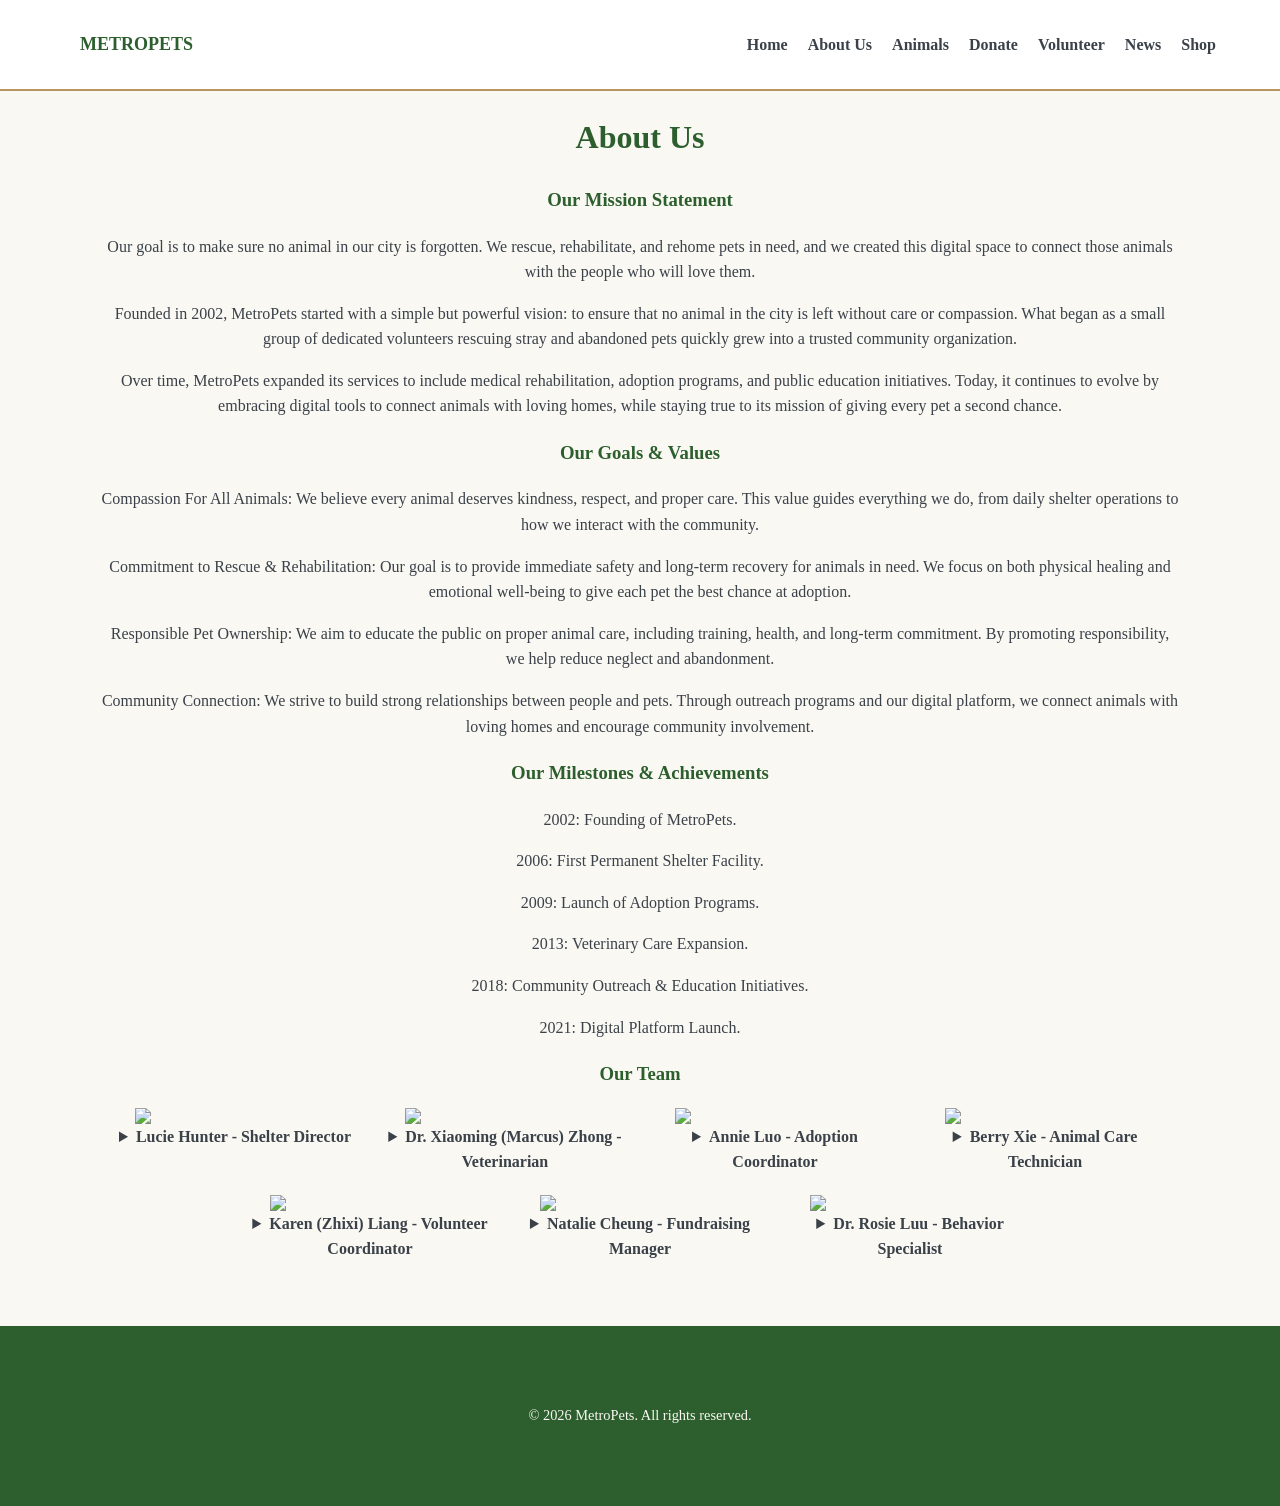
==== about.html @ 61b8ed25 "Update about.html" ====
<!DOCTYPE html>
<html lang="en">
<head>
    <meta charset="UTF-8">
    <meta name="viewport" content="width=device-width, initial-scale=1.0">
    <title>about</title>
    <link rel="stylesheet" href="about.css">
</head>
<body>

   <nav id="nav_bar">
    <div id="logo">METROPETS</div>
    <ul>
        <li><a href="index.html">Home</a></li>
        <li><a href="about.html">About Us</a></li>
        <li><a href="animals.html">Animals</a></li>
        <li><a href="donation.html">Donate</a></li>
        <li><a href="volunteer.html">Volunteer</a></li>
        <li><a href="news.html">News</a></li>
        <li><a href="shop.html">Shop</a></li>
    </ul>
</nav>

    <h1 id="header">About Us</h1>
    <h3 id="text">Our Mission Statement</h3>
    <p id="text">Our goal is to make sure no animal in our city is forgotten. We rescue, rehabilitate, and rehome pets in need, and we created this digital space to connect those animals with the people who will love them.</p>
    <p id="text">Founded in 2002, MetroPets started with a simple but powerful vision: to ensure that no animal in the city is left without care or compassion. What began as a small group of dedicated volunteers rescuing stray and abandoned pets quickly grew into a trusted community organization.</p>
    <p id="text">Over time, MetroPets expanded its services to include medical rehabilitation, adoption programs, and public education initiatives. Today, it continues to evolve by embracing digital tools to connect animals with loving homes, while staying true to its mission of giving every pet a second chance.</p>

    <h3 id="header">Our Goals & Values</h3>
    <p id="text">Compassion For All Animals: We believe every animal deserves kindness, respect, and proper care. This value guides everything we do, from daily shelter operations to how we interact with the community.</p>
    <p id="text">Commitment to Rescue & Rehabilitation: Our goal is to provide immediate safety and long-term recovery for animals in need. We focus on both physical healing and emotional well-being to give each pet the best chance at adoption.</p>
    <p id="text">Responsible Pet Ownership: We aim to educate the public on proper animal care, including training, health, and long-term commitment. By promoting responsibility, we help reduce neglect and abandonment.</p>
    <p id="text">Community Connection: We strive to build strong relationships between people and pets. Through outreach programs and our digital platform, we connect animals with loving homes and encourage community involvement.</p>

    <h3 id="header">Our Milestones & Achievements</h3>
    <p id="timeline1">2002: Founding of MetroPets.</p>
    <p id="timeline2">2006: First Permanent Shelter Facility.</p>
    <p id="timeline3">2009: Launch of Adoption Programs.</p>
    <p id="timeline4">2013: Veterinary Care Expansion.</p>
    <p id="timeline5">2018: Community Outreach & Education Initiatives.</p>
    <p id="timeline6">2021: Digital Platform Launch.</p>

<h3 id="header">Our Team</h3>

<div class="facts-container">

    <div class="fact-item">
        <img src="About_ProfilePicLucieHunter.png" width="200">
        <details>
            <summary><strong>Lucie Hunter - Shelter Director</strong></summary>
            <p>
                Lucie has led the shelter for over a decade, transforming it from a small local operation into a nationally recognized rescue center. With a background in nonprofit management and a lifelong passion for animal welfare, she focuses on expanding adoption programs and building partnerships with veterinary clinics. Outside of work, Lucie fosters senior dogs that are often overlooked.
            </p>
        </details>
    </div>

    <div class="fact-item">
        <img src="Xiaoming_Marcus_Zhong.png" width="200">
        <details>
            <summary><strong>Dr. Xiaoming (Marcus) Zhong - Veterinarian</strong></summary>
            <p>
                Dr. Zhong joined the shelter after several years in private practice, seeking more meaningful, community-focused work. He specializes in emergency care and rehabilitation for injured animals brought in by animal control. Known for his calm demeanor, Xiaoming has helped save hundreds of animals and regularly trains staff in basic medical care.
            </p>
        </details>
    </div>

    <div class="fact-item">
        <img src="AnnieLuo.png" width="200">
        <details>
            <summary><strong>Annie Luo - Adoption Coordinator</strong></summary>
            <p>
                Annie is the friendly face many adopters first meet. With a degree in psychology, she has a knack for matching families with the right pets based on lifestyle and personality. Annie also runs adoption events and has successfully placed over 1,000 animals into loving homes.
            </p>
        </details>
    </div>

    <div class="fact-item">
        <img src="BerryXie.png" width="200">
        <details>
            <summary><strong>Berry Xie - Animal Care Technician</strong></summary>
            <p>
                Berry ensures the animals are clean, fed, and comfortable every day. Starting as a volunteer in high school, Berry quickly turned her passion into a full-time career. She is especially skilled at working with anxious or traumatized animals, helping them feel safe and ready for adoption.
            </p>
        </details>
    </div>

    <div class="fact-item">
        <img src="KarenLiang.png" width="200">
        <details>
            <summary><strong>Karen (Zhixi) Liang - Volunteer Coordinator</strong></summary>
            <p>
                Karen manages a team of over 150 volunteers. With a background in human resources, she excels at training and organizing people from all walks of life. Karen developed a mentorship program that pairs new volunteers with experienced ones, improving retention and overall animal care quality.
            </p>
        </details>
    </div>

    <div class="fact-item">
        <img src="NatalieCheung.png" width="200">
        <details>
            <summary><strong>Natalie Cheung - Fundraising Manager</strong></summary>
            <p>
                Natalie is the creative force behind the shelter’s funding efforts. From organizing charity galas to running viral social media campaigns, Natalie has doubled the shelter’s annual donations in just three years. She believes storytelling is key and often shares heartwarming rescue stories to engage the community.
            </p>
        </details>
    </div>

    <div class="fact-item">
        <img src="RosieLuu.png" width="200">
        <details>
            <summary><strong>Dr. Rosie Luu - Behavior Specialist</strong></summary>
            <p>
                Dr. Luu is an animal behaviorist who works with pets that have experienced trauma or behavioral challenges. With a PhD in animal behavior, she designs rehabilitation plans that improve adoptability. Her work has helped many “unadoptable” animals find homes, including several formerly aggressive dogs.
            </p>
        </details>
    </div>

</div>



                            <script>
/////Timeline Details/////
                               const timeline1 = document.getElementById("timeline1");
                               timeline1.addEventListener("mouseover",function(){
                                this.dataset.original = this.innerHTML;
                                this.innerHTML = "2002: Founding of MetroPets. MetroPets was established by a small group of volunteers dedicated to rescuing stray and abandoned animals, operating out of a modest temporary shelter."
                            });
                               timeline1.addEventListener("mouseout", function(){
                                this.innerHTML = this.dataset.original;
                            });  


                               const timeline2 = document.getElementById("timeline2");
                               timeline2.addEventListener("mouseover",function(){
                                this.dataset.original = this.innerHTML;
                                this.innerHTML = "2006: First Permanent Shelter Facility. The organization secured funding to open its first full-service shelter, allowing for increased capacity and improved care for rescued animals."
                            });
                               timeline2. addEventListener("mouseout", function(){
                                this.innerHTML = this.dataset.original;
                            });  


                                const timeline3 = document.getElementById("timeline3");
                               timeline3.addEventListener("mouseover",function(){
                                this.dataset.original = this.innerHTML;
                                this.innerHTML = "2009: Launch of Adoption Programs. MetroPets introduced structured adoption services, including community adoption events, which significantly increased successful placements."
                            });
                               timeline3. addEventListener("mouseout", function(){
                                this.innerHTML = this.dataset.original;
                            }); 


                            const timeline4 = document.getElementById("timeline4");
                               timeline4.addEventListener("mouseover",function(){
                                this.dataset.original = this.innerHTML;
                                this.innerHTML = "2013: Veterinary Care Expansion. An on-site veterinary clinic was added, enabling the shelter to provide medical treatment, vaccinations, and rehabilitation for injured and sick animals."
                            });
                               timeline4. addEventListener("mouseout", function(){
                                this.innerHTML = this.dataset.original;
                            }); 


                              const timeline5 = document.getElementById("timeline5");
                               timeline5.addEventListener("mouseover",function(){
                                this.dataset.original = this.innerHTML;
                                this.innerHTML = "2018: Community Outreach & Education Initiatives. MetroPets expanded into public education, offering workshops and campaigns focused on responsible pet ownership."
                            });
                               timeline5. addEventListener("mouseout", function(){
                                this.innerHTML = this.dataset.original;
                            }); 


                             const timeline6 = document.getElementById("timeline6");
                               timeline6.addEventListener("mouseover",function(){
                                this.dataset.original = this.innerHTML;
                                this.innerHTML = "2021: Digital Platform Launch. MetroPets launched its online platform to connect animals with potential adopters, making it easier for the community to engage, adopt, and support."
                            });
                               timeline6. addEventListener("mouseout", function(){
                                this.innerHTML = this.dataset.original;
                            });   
/////Timeline Details/////

                        </script>

                        <footer>
        <div id="footer-content">
            <p id="copyright">&copy; 2026 MetroPets. All rights reserved.</p>
        </div>
    </footer>
                    </body>
                    </html>
---- about.css ----
/*Profile descriptions*/
.facts-container {
    display: flex;
    flex-wrap: wrap;
    justify-content: center;
    gap: 20px;
}

.fact-item {
    width: 250px;
    text-align: center; 
}

.fact-item img {
    display: block;
    margin: 0 auto; 
}
/*Profile descriptions*/

/* FOOTER */
#footer-content{
    background-color: #2c5f2d;
    color:#faf8f3;
    padding: 32px;
}

#copyright{
    text-align: center;
} 
/* FOOTER */

/* Navigation Bar */
#nav_bar {
    display: flex;
    align-items: center;
    justify-content: space-between;
}

#nav_bar ul {
    display: flex;
    list-style: none;
    gap: 20px;
    margin: 0;
    padding: 0;
}

#logo{
    color:#2c5f2d;
    font-family: "Playfair Display";
        font-weight: bold;
        font-size: 18px;
    padding: 14px 16px;
}

:root {
  --bg-color: #faf8f3;
  --text-color: #3a4149;
  --primary-color: #2c5f2d;
  --accent-color: #b8945f;
  --headline-font: 'Playfair Display', serif;
  --body-font: 'Lora', serif;
}
/* Navigation Bar */

/* General Body */
body {
  background-color: var(--bg-color);
  color: var(--text-color);
  font-family: var(--body-font);
  margin: 0;
  line-height: 1.6;
}

h1, h2, h3 {
  font-family: var(--headline-font);
  color: var(--primary-color);
}
/* General Body */

/* Nav Bar Style */
nav {
  background-color: white;
  padding: 1rem 5%;
  display: flex;
  justify-content: space-between;
  align-items: right;
  border-bottom: 2px solid var(--accent-color);
}

.logo {
  font-family: var(--headline-font);
  font-size: 1.5rem;
  font-weight: bold;
  color: var(--primary-color);
}

nav ul {
  list-style: none;
  display: flex;
  gap: 20px;
}

nav a {
  text-decoration: none;
  color: var(--text-color);
  font-weight: bold;
}

nav a:hover {
  color: var(--accent-color);
}

.container {
  max-width: 1100px;
  margin: 2rem auto;
  padding: 0 20px;
}

footer {
  text-align: center;
  padding: 2rem;
  font-size: 0.9rem;
  background-color: var(--primary-color);
  color: white;
  margin-top: 4rem;
}

#header {text-align: center;}
#text {text-align: center; margin-left: 100px; margin-right: 100px}
#timeline1 {text-align: center;margin-left: 100px; margin-right: 100px}
#timeline2 {text-align: center;margin-left: 100px; margin-right: 100px}
#timeline3 {text-align: center;margin-left: 100px; margin-right: 100px}
#timeline4 {text-align: center;margin-left: 100px; margin-right: 100px}
#timeline5 {text-align: center;margin-left: 100px; margin-right: 100px}
#timeline6 {text-align: center;margin-left: 100px; margin-right: 100px}
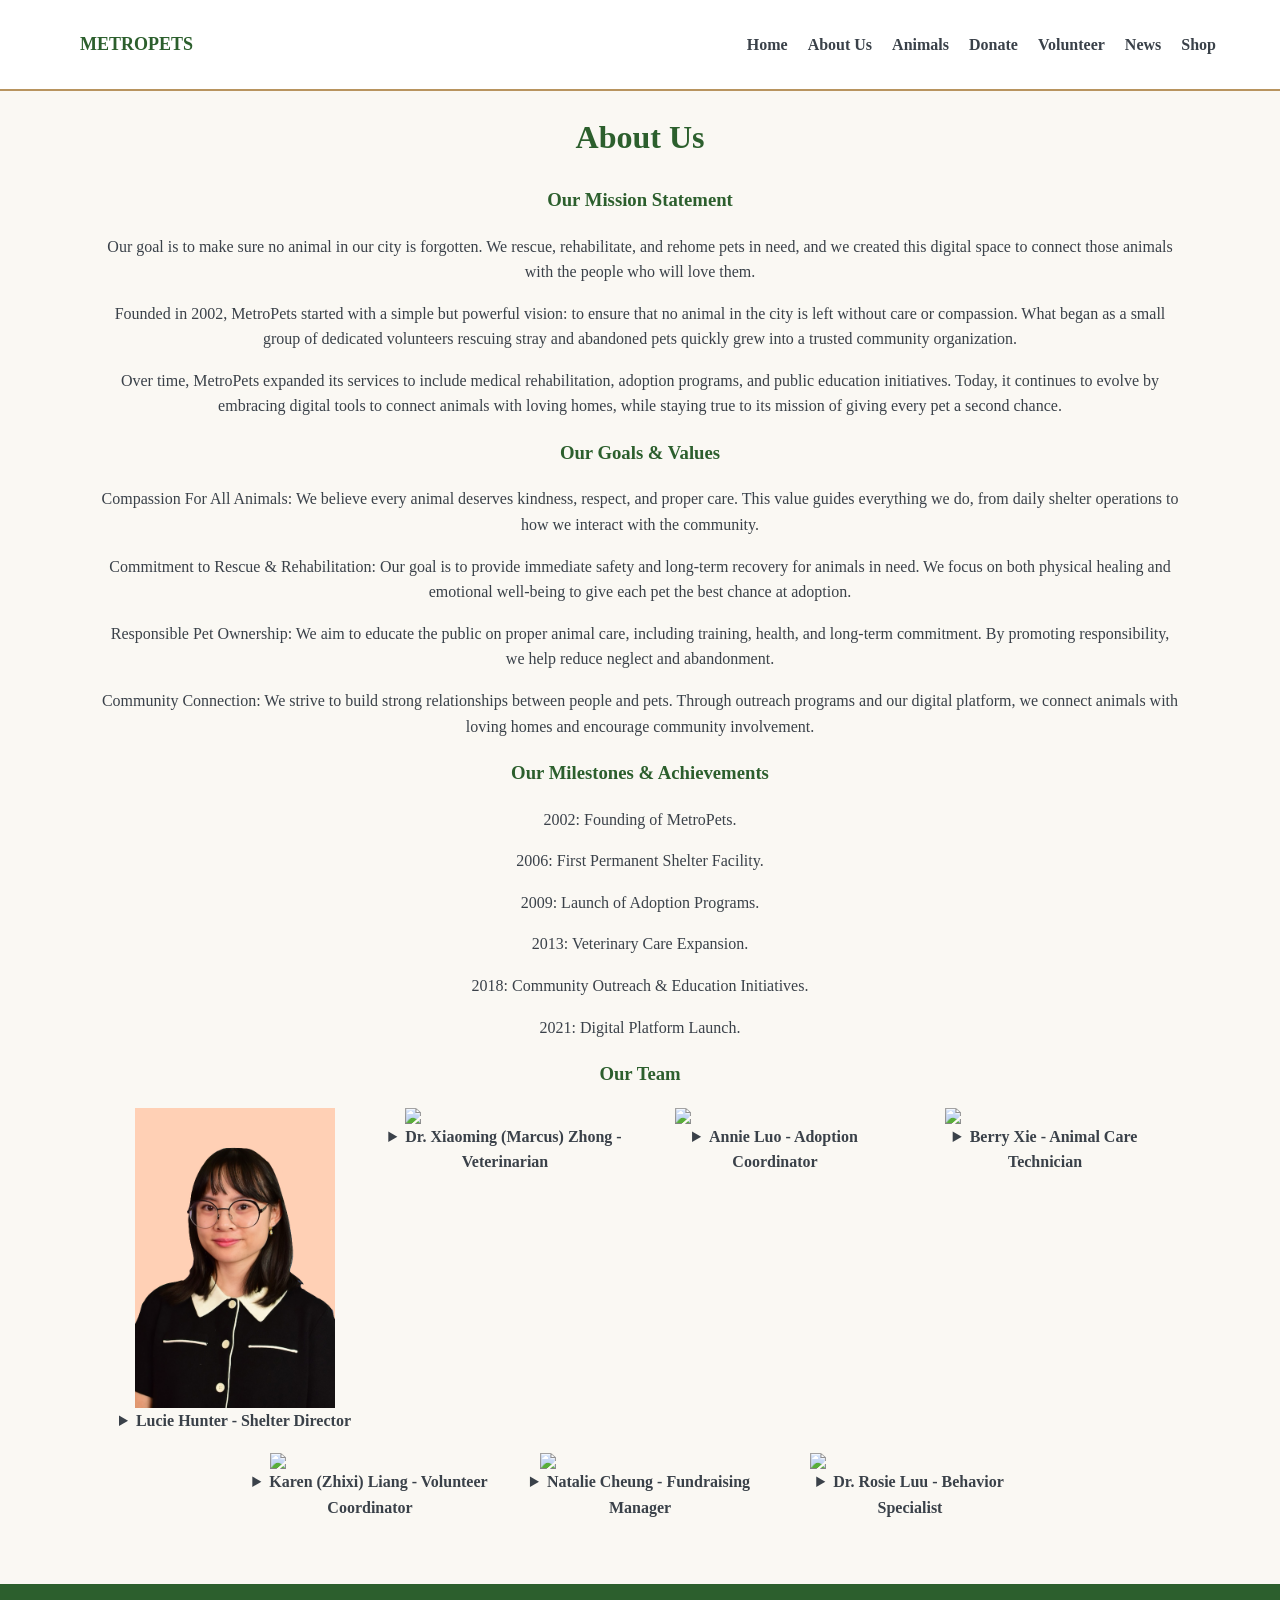
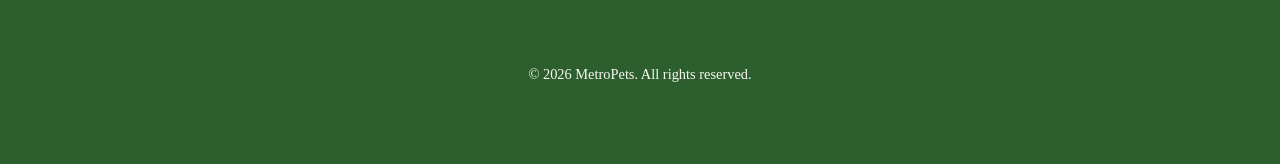
==== commit ac693a18: "Update about.html" ====
--- a/about.html
+++ b/about.html
@@ -46,7 +46,7 @@
 <div class="facts-container">
 
     <div class="fact-item">
-        <img src="About_ProfilePicLucieHunter.png" width="200">
+        <img src="About_ProfilePics/LucieHunter.png" width="200">
         <details>
             <summary><strong>Lucie Hunter - Shelter Director</strong></summary>
             <p>
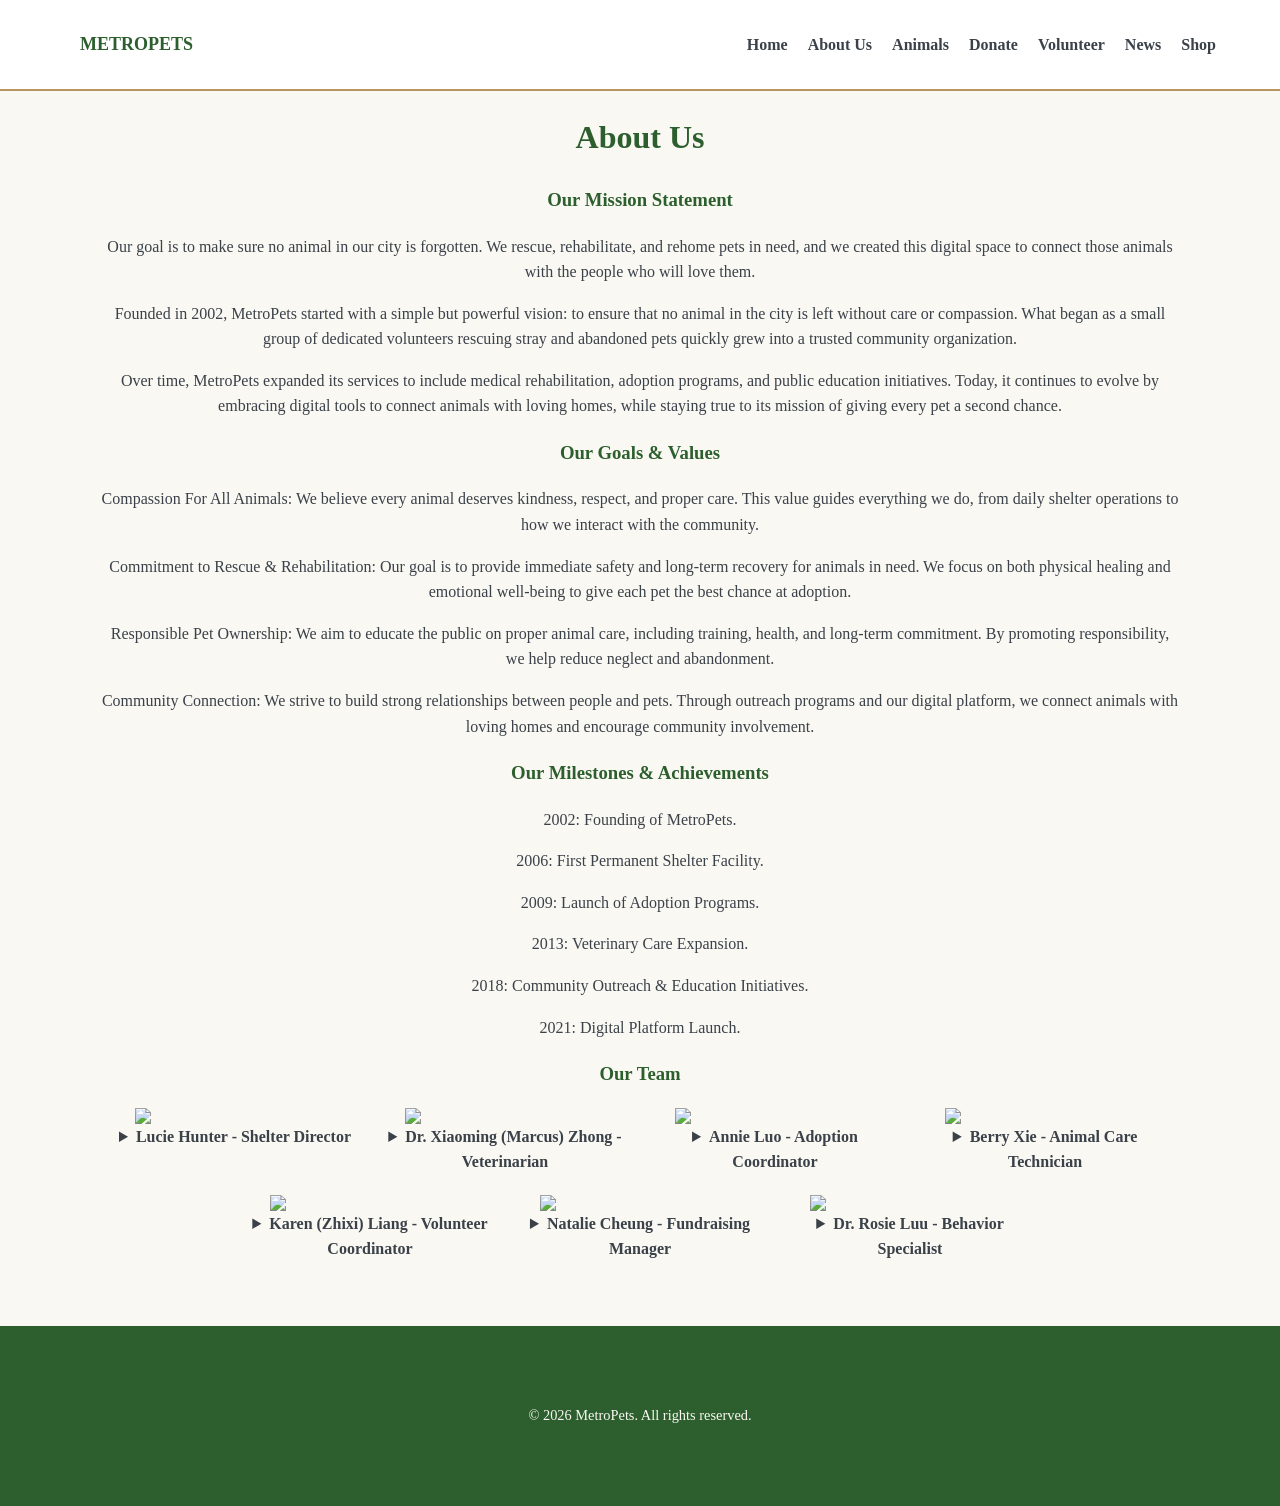
==== commit 0a3872eb: "Update about.html" ====
--- a/about.html
+++ b/about.html
@@ -46,7 +46,7 @@
 <div class="facts-container">
 
     <div class="fact-item">
-        <img src="About_ProfilePics/LucieHunter.png" width="200">
+        <img src="profilepics/LucieHunter.png" width="200">
         <details>
             <summary><strong>Lucie Hunter - Shelter Director</strong></summary>
             <p>
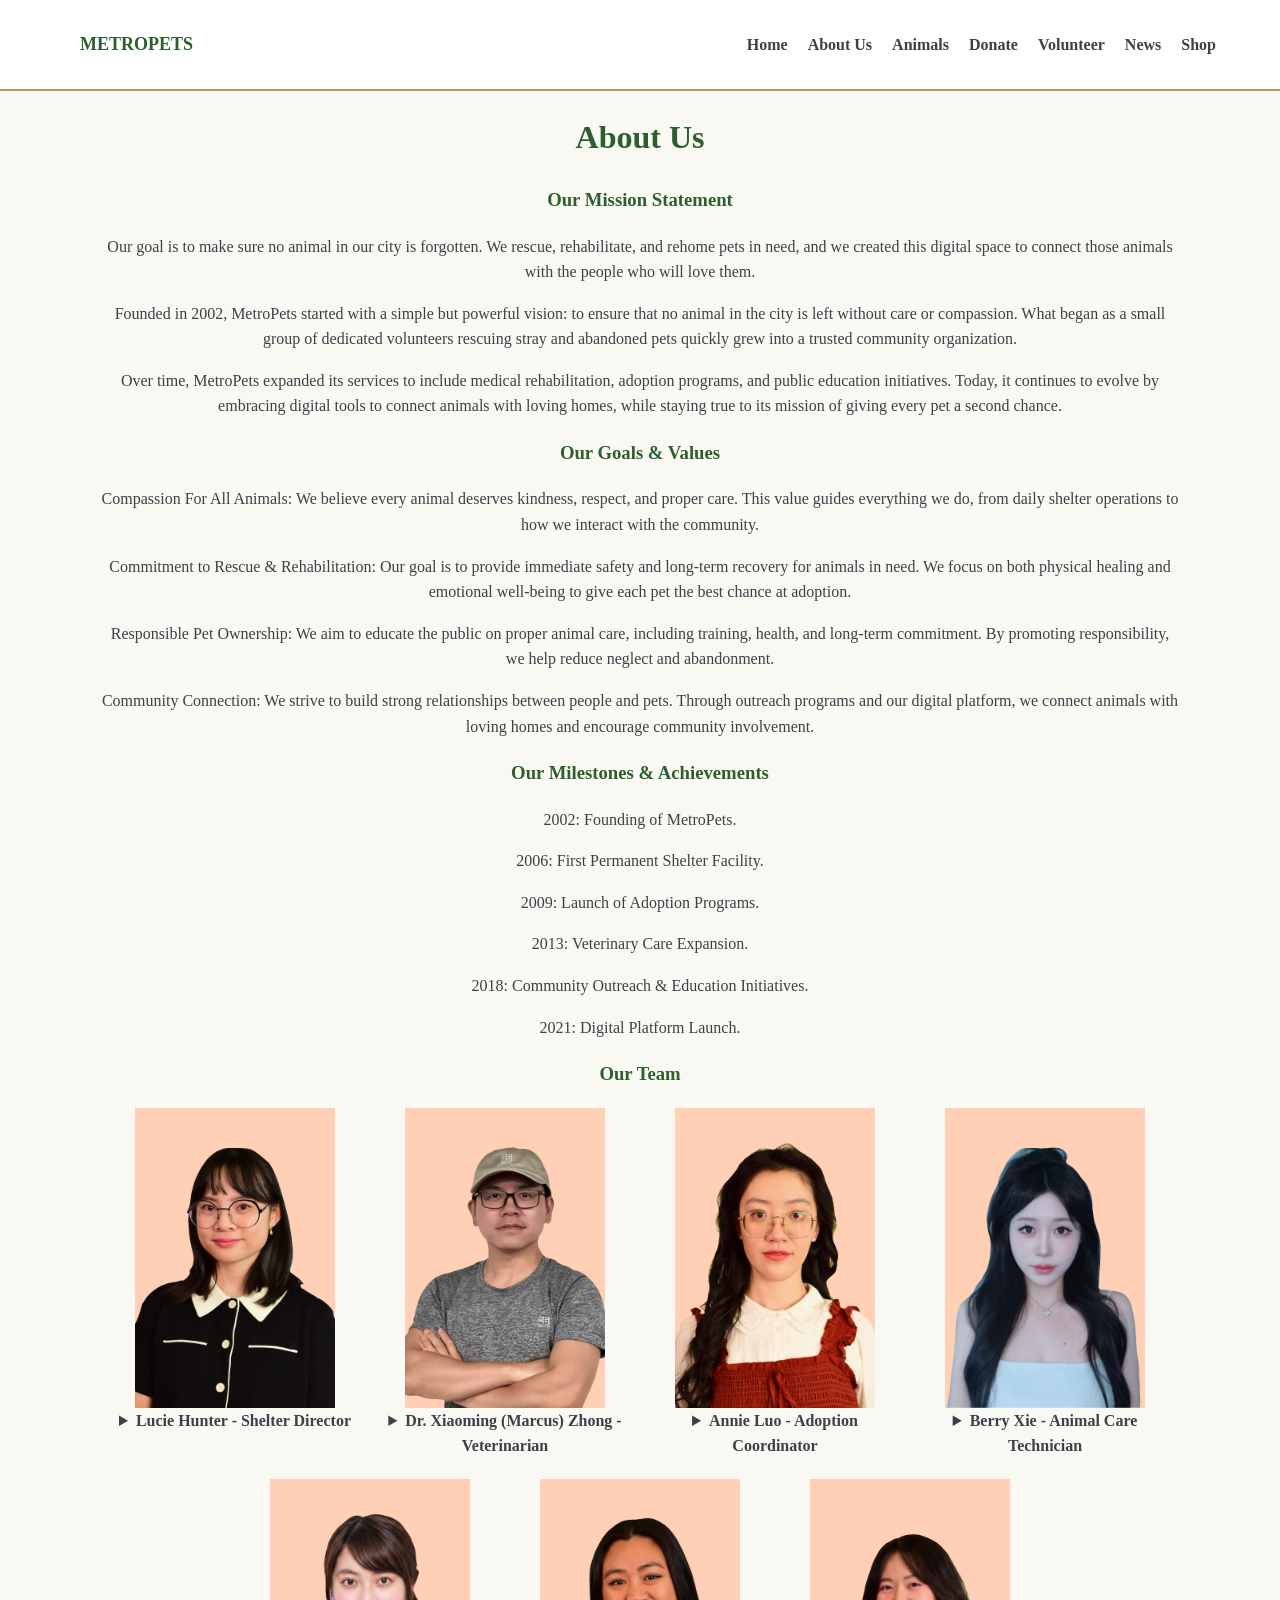
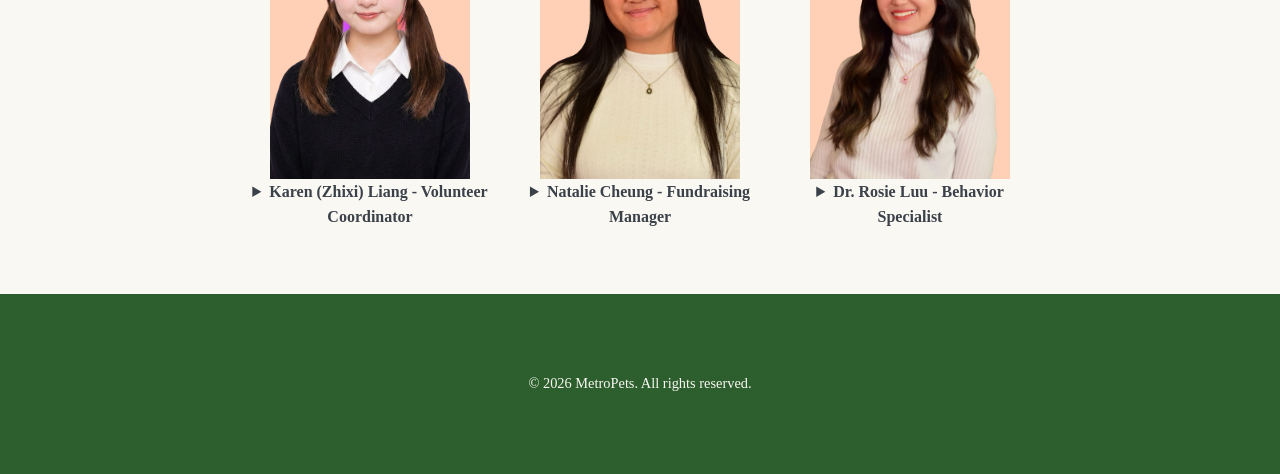
==== commit 17efe3d6: "Update about.html" ====
--- a/about.html
+++ b/about.html
@@ -46,7 +46,7 @@
 <div class="facts-container">
 
     <div class="fact-item">
-        <img src="profilepics/LucieHunter.png" width="200">
+        <img src="About_ProfilePics/LucieHunter.png" width="200">
         <details>
             <summary><strong>Lucie Hunter - Shelter Director</strong></summary>
             <p>
@@ -56,7 +56,7 @@
     </div>
 
     <div class="fact-item">
-        <img src="Xiaoming_Marcus_Zhong.png" width="200">
+        <img src="About_ProfilePics/Xiaoming_Marcus_Zhong.png" width="200">
         <details>
             <summary><strong>Dr. Xiaoming (Marcus) Zhong - Veterinarian</strong></summary>
             <p>
@@ -66,7 +66,7 @@
     </div>
 
     <div class="fact-item">
-        <img src="AnnieLuo.png" width="200">
+        <img src="About_ProfilePics/AnnieLuo.png" width="200">
         <details>
             <summary><strong>Annie Luo - Adoption Coordinator</strong></summary>
             <p>
@@ -76,7 +76,7 @@
     </div>
 
     <div class="fact-item">
-        <img src="BerryXie.png" width="200">
+        <img src="About_ProfilePics/BerryXie.png" width="200">
         <details>
             <summary><strong>Berry Xie - Animal Care Technician</strong></summary>
             <p>
@@ -86,7 +86,7 @@
     </div>
 
     <div class="fact-item">
-        <img src="KarenLiang.png" width="200">
+        <img src="About_ProfilePics/KarenLiang.png" width="200">
         <details>
             <summary><strong>Karen (Zhixi) Liang - Volunteer Coordinator</strong></summary>
             <p>
@@ -96,7 +96,7 @@
     </div>
 
     <div class="fact-item">
-        <img src="NatalieCheung.png" width="200">
+        <img src="About_ProfilePics/NatalieCheung.png" width="200">
         <details>
             <summary><strong>Natalie Cheung - Fundraising Manager</strong></summary>
             <p>
@@ -106,7 +106,7 @@
     </div>
 
     <div class="fact-item">
-        <img src="RosieLuu.png" width="200">
+        <img src="About_ProfilePics/RosieLuu.png" width="200">
         <details>
             <summary><strong>Dr. Rosie Luu - Behavior Specialist</strong></summary>
             <p>
